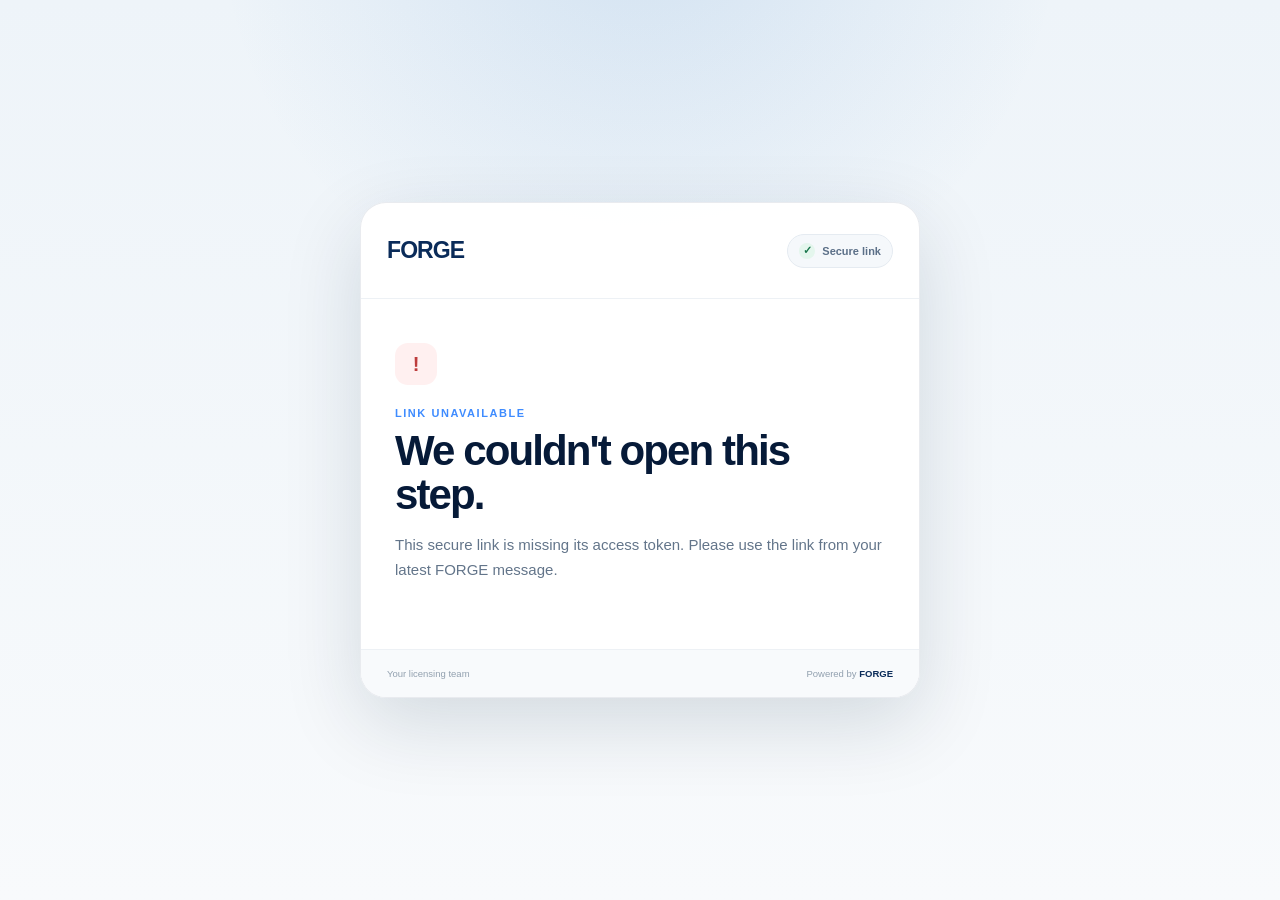
==== agent-next-step.html @ 34cbd4be "Add files via upload" ====
<!doctype html>
<html lang="en">
<head>
  <meta charset="utf-8">
  <meta name="viewport" content="width=device-width,initial-scale=1,viewport-fit=cover">
  <meta name="theme-color" content="#071b34">
  <title>Your Next Step | FORGE</title>
  <link rel="stylesheet" href="./agent-next-step.css">
</head>
<body>
  <main class="shell">
    <section class="card" id="appCard">
      <div class="brand-row">
        <div class="org-brand">
          <img id="orgLogo" class="org-logo hidden" alt="">
          <div id="orgFallback" class="org-fallback">FORGE</div>
        </div>
        <div class="secure-pill"><span class="lock">✓</span> Secure link</div>
      </div>

      <div id="loadingView" class="view center-view">
        <div class="loader"></div>
        <p>Preparing your next step…</p>
      </div>

      <div id="errorView" class="view hidden">
        <div class="status-icon">!</div>
        <p class="eyebrow">LINK UNAVAILABLE</p>
        <h1>We couldn't open this step.</h1>
        <p class="lead" id="errorText">This secure link may be invalid or expired. Please contact your licensing team for a new link.</p>
      </div>

      <div id="stateView" class="view hidden">
        <p class="eyebrow">ONE QUICK QUESTION</p>
        <h1>What is your resident state?</h1>
        <p class="lead">We’ll use it to send you to the correct Life Insurance licensing resource.</p>

        <label class="field-label" for="residentState">Resident state</label>
        <select id="residentState">
          <option value="">Select your state</option>
        </select>
        <button id="saveStateBtn" class="primary-btn" disabled>CONTINUE <span>→</span></button>
        <p class="microcopy">You only need to do this once.</p>
      </div>

      <div id="nextView" class="view hidden">
        <div class="success-mark">✓</div>
        <p class="eyebrow" id="nextEyebrow">YOUR NEXT STEP</p>
        <h1 id="nextTitle">Keep moving forward</h1>
        <p class="lead" id="nextText"></p>

        <div class="agent-chip">
          <div>
            <span class="chip-label">Agent</span>
            <strong id="agentName">—</strong>
          </div>
          <div class="chip-right">
            <span class="chip-label">Resident state</span>
            <strong id="agentState">—</strong>
          </div>
        </div>

        <a id="nextActionBtn" class="primary-btn action-link" href="#" target="_blank" rel="noopener">
          CONTINUE <span>→</span>
        </a>

        <div class="progress-wrap">
          <div class="progress-copy">
            <span>Your licensing journey</span>
            <strong id="progressLabel">In progress</strong>
          </div>
          <div class="progress-track"><div id="progressBar" class="progress-bar"></div></div>
        </div>

        <p class="microcopy">Only your current action is shown here so you always know exactly what to do next.</p>
      </div>

      <footer>
        <span id="footerOrg">Your licensing team</span>
        <span>Powered by <b>FORGE</b></span>
      </footer>
    </section>
  </main>
  <script src="./agent-next-step.js"></script>
</body>
</html>
---- agent-next-step.css ----
*{box-sizing:border-box}html,body{margin:0;min-height:100%;font-family:Inter,ui-sans-serif,-apple-system,BlinkMacSystemFont,"Segoe UI",sans-serif;color:#10233f;background:#f2f6fa}body{min-height:100vh;background:radial-gradient(circle at 50% -10%,rgba(55,126,199,.15),transparent 36%),linear-gradient(180deg,#eef4f9 0,#f8fafc 100%)}.shell{min-height:100vh;display:grid;place-items:center;padding:28px 16px}.card{--primary:#0a2b59;--deep:#061a38;--accent:#3f8cff;--soft:#eef5ff;width:min(100%,560px);background:rgba(255,255,255,.96);border:1px solid rgba(12,42,76,.09);border-radius:26px;box-shadow:0 26px 80px rgba(8,32,58,.14);overflow:hidden}.brand-row{min-height:96px;padding:22px 26px;display:flex;align-items:center;justify-content:space-between;border-bottom:1px solid #edf1f5}.org-logo{display:block;max-width:170px;max-height:58px;object-fit:contain}.org-fallback{font-size:23px;font-weight:900;letter-spacing:-.04em;color:var(--primary)}.secure-pill{font-size:11px;font-weight:800;color:#5c7088;background:#f5f8fb;border:1px solid #e5ebf1;border-radius:999px;padding:8px 11px}.lock{display:inline-grid;place-items:center;width:16px;height:16px;border-radius:50%;margin-right:4px;background:#e4f6ed;color:#16754a}.view{padding:44px 34px 40px}.center-view{text-align:center;padding:74px 34px}.loader{width:36px;height:36px;border:3px solid #e3ebf3;border-top-color:var(--accent);border-radius:50%;margin:0 auto 16px;animation:spin .8s linear infinite}@keyframes spin{to{transform:rotate(360deg)}}.eyebrow{margin:0 0 10px;font-size:11px;font-weight:900;letter-spacing:.14em;color:var(--accent)}h1{margin:0;max-width:450px;font-size:clamp(29px,6vw,42px);line-height:1.05;letter-spacing:-.045em;color:var(--deep)}.lead{margin:16px 0 26px;font-size:15px;line-height:1.65;color:#63758a}.field-label{display:block;margin:24px 0 8px;font-size:12px;font-weight:850;color:#29415d}select{width:100%;height:52px;padding:0 14px;border:1px solid #d7e2ed;border-radius:13px;background:#fff;color:#17324f;font-size:15px;outline:none}select:focus{border-color:var(--accent);box-shadow:0 0 0 4px color-mix(in srgb,var(--accent) 12%,transparent)}.primary-btn{width:100%;min-height:54px;margin-top:16px;border:0;border-radius:14px;background:linear-gradient(135deg,var(--primary),var(--accent));box-shadow:0 12px 24px color-mix(in srgb,var(--primary) 20%,transparent);color:#fff;font-size:12px;font-weight:900;letter-spacing:.055em;display:flex;align-items:center;justify-content:center;gap:9px;text-decoration:none;cursor:pointer;transition:.18s ease}.primary-btn:hover{transform:translateY(-1px);box-shadow:0 15px 28px color-mix(in srgb,var(--primary) 25%,transparent)}.primary-btn:disabled{opacity:.45;cursor:not-allowed;transform:none}.primary-btn span{font-size:17px}.microcopy{text-align:center;margin:13px 0 0;font-size:10.5px;line-height:1.45;color:#91a0af}.success-mark,.status-icon{display:grid;place-items:center;width:42px;height:42px;margin-bottom:22px;border-radius:13px;background:var(--soft);color:var(--accent);font-size:20px;font-weight:900}.status-icon{background:#fff0f0;color:#bd3d3d}.agent-chip{display:flex;justify-content:space-between;gap:20px;margin:26px 0 8px;padding:15px 16px;background:#f7f9fb;border:1px solid #e9eef3;border-radius:14px}.chip-label{display:block;margin-bottom:4px;font-size:9px;font-weight:850;letter-spacing:.09em;text-transform:uppercase;color:#92a0af}.agent-chip strong{font-size:13px;color:#253c56}.chip-right{text-align:right}.progress-wrap{margin-top:28px;padding-top:24px;border-top:1px solid #edf1f5}.progress-copy{display:flex;justify-content:space-between;font-size:10px;color:#7c8c9c}.progress-copy strong{color:var(--primary)}.progress-track{height:7px;margin-top:9px;border-radius:999px;background:#e9eef3;overflow:hidden}.progress-bar{height:100%;width:0;border-radius:inherit;background:linear-gradient(90deg,var(--primary),var(--accent));transition:width .5s ease}footer{display:flex;justify-content:space-between;gap:16px;padding:18px 26px;background:#f8fafc;border-top:1px solid #edf1f5;color:#92a0af;font-size:9.5px}footer b{color:var(--primary)}.hidden{display:none!important}@media(max-width:520px){.shell{padding:0}.card{min-height:100vh;border-radius:0;border:0}.brand-row{padding:20px}.view{padding:38px 22px 34px}footer{padding:17px 22px}.org-logo{max-width:145px}}
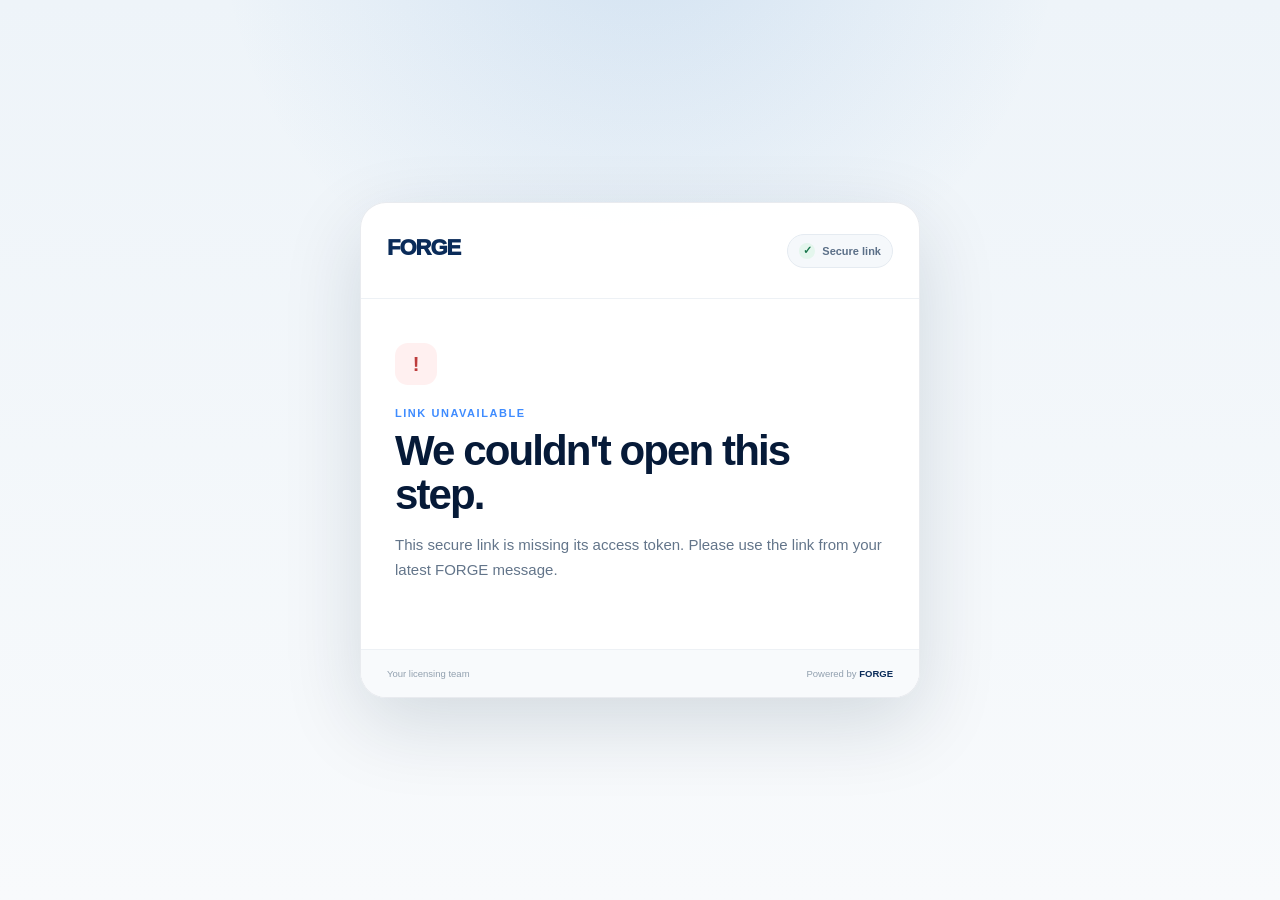
==== commit eadf862d: "Add files via upload" ====
--- a/agent-next-step.html
+++ b/agent-next-step.html
@@ -12,8 +12,10 @@
     <section class="card" id="appCard">
       <div class="brand-row">
         <div class="org-brand">
-          <img id="orgLogo" class="org-logo hidden" alt="">
-          <div id="orgFallback" class="org-fallback">FORGE</div>
+          <div id="orgFallback" class="org-fallback">
+            <div id="orgName" class="org-name">FORGE</div>
+            <div id="orgTagline" class="org-tagline"></div>
+          </div>
         </div>
         <div class="secure-pill"><span class="lock">✓</span> Secure link</div>
       </div>
--- a/agent-next-step.css
+++ b/agent-next-step.css
@@ -1 +1,51 @@
-*{box-sizing:border-box}html,body{margin:0;min-height:100%;font-family:Inter,ui-sans-serif,-apple-system,BlinkMacSystemFont,"Segoe UI",sans-serif;color:#10233f;background:#f2f6fa}body{min-height:100vh;background:radial-gradient(circle at 50% -10%,rgba(55,126,199,.15),transparent 36%),linear-gradient(180deg,#eef4f9 0,#f8fafc 100%)}.shell{min-height:100vh;display:grid;place-items:center;padding:28px 16px}.card{--primary:#0a2b59;--deep:#061a38;--accent:#3f8cff;--soft:#eef5ff;width:min(100%,560px);background:rgba(255,255,255,.96);border:1px solid rgba(12,42,76,.09);border-radius:26px;box-shadow:0 26px 80px rgba(8,32,58,.14);overflow:hidden}.brand-row{min-height:96px;padding:22px 26px;display:flex;align-items:center;justify-content:space-between;border-bottom:1px solid #edf1f5}.org-logo{display:block;max-width:170px;max-height:58px;object-fit:contain}.org-fallback{font-size:23px;font-weight:900;letter-spacing:-.04em;color:var(--primary)}.secure-pill{font-size:11px;font-weight:800;color:#5c7088;background:#f5f8fb;border:1px solid #e5ebf1;border-radius:999px;padding:8px 11px}.lock{display:inline-grid;place-items:center;width:16px;height:16px;border-radius:50%;margin-right:4px;background:#e4f6ed;color:#16754a}.view{padding:44px 34px 40px}.center-view{text-align:center;padding:74px 34px}.loader{width:36px;height:36px;border:3px solid #e3ebf3;border-top-color:var(--accent);border-radius:50%;margin:0 auto 16px;animation:spin .8s linear infinite}@keyframes spin{to{transform:rotate(360deg)}}.eyebrow{margin:0 0 10px;font-size:11px;font-weight:900;letter-spacing:.14em;color:var(--accent)}h1{margin:0;max-width:450px;font-size:clamp(29px,6vw,42px);line-height:1.05;letter-spacing:-.045em;color:var(--deep)}.lead{margin:16px 0 26px;font-size:15px;line-height:1.65;color:#63758a}.field-label{display:block;margin:24px 0 8px;font-size:12px;font-weight:850;color:#29415d}select{width:100%;height:52px;padding:0 14px;border:1px solid #d7e2ed;border-radius:13px;background:#fff;color:#17324f;font-size:15px;outline:none}select:focus{border-color:var(--accent);box-shadow:0 0 0 4px color-mix(in srgb,var(--accent) 12%,transparent)}.primary-btn{width:100%;min-height:54px;margin-top:16px;border:0;border-radius:14px;background:linear-gradient(135deg,var(--primary),var(--accent));box-shadow:0 12px 24px color-mix(in srgb,var(--primary) 20%,transparent);color:#fff;font-size:12px;font-weight:900;letter-spacing:.055em;display:flex;align-items:center;justify-content:center;gap:9px;text-decoration:none;cursor:pointer;transition:.18s ease}.primary-btn:hover{transform:translateY(-1px);box-shadow:0 15px 28px color-mix(in srgb,var(--primary) 25%,transparent)}.primary-btn:disabled{opacity:.45;cursor:not-allowed;transform:none}.primary-btn span{font-size:17px}.microcopy{text-align:center;margin:13px 0 0;font-size:10.5px;line-height:1.45;color:#91a0af}.success-mark,.status-icon{display:grid;place-items:center;width:42px;height:42px;margin-bottom:22px;border-radius:13px;background:var(--soft);color:var(--accent);font-size:20px;font-weight:900}.status-icon{background:#fff0f0;color:#bd3d3d}.agent-chip{display:flex;justify-content:space-between;gap:20px;margin:26px 0 8px;padding:15px 16px;background:#f7f9fb;border:1px solid #e9eef3;border-radius:14px}.chip-label{display:block;margin-bottom:4px;font-size:9px;font-weight:850;letter-spacing:.09em;text-transform:uppercase;color:#92a0af}.agent-chip strong{font-size:13px;color:#253c56}.chip-right{text-align:right}.progress-wrap{margin-top:28px;padding-top:24px;border-top:1px solid #edf1f5}.progress-copy{display:flex;justify-content:space-between;font-size:10px;color:#7c8c9c}.progress-copy strong{color:var(--primary)}.progress-track{height:7px;margin-top:9px;border-radius:999px;background:#e9eef3;overflow:hidden}.progress-bar{height:100%;width:0;border-radius:inherit;background:linear-gradient(90deg,var(--primary),var(--accent));transition:width .5s ease}footer{display:flex;justify-content:space-between;gap:16px;padding:18px 26px;background:#f8fafc;border-top:1px solid #edf1f5;color:#92a0af;font-size:9.5px}footer b{color:var(--primary)}.hidden{display:none!important}@media(max-width:520px){.shell{padding:0}.card{min-height:100vh;border-radius:0;border:0}.brand-row{padding:20px}.view{padding:38px 22px 34px}footer{padding:17px 22px}.org-logo{max-width:145px}}+*{box-sizing:border-box}html,body{margin:0;min-height:100%;font-family:Inter,ui-sans-serif,-apple-system,BlinkMacSystemFont,"Segoe UI",sans-serif;color:#10233f;background:#f2f6fa}body{min-height:100vh;background:radial-gradient(circle at 50% -10%,rgba(55,126,199,.15),transparent 36%),linear-gradient(180deg,#eef4f9 0,#f8fafc 100%)}.shell{min-height:100vh;display:grid;place-items:center;padding:28px 16px}.card{--primary:#0a2b59;--deep:#061a38;--accent:#3f8cff;--soft:#eef5ff;width:min(100%,560px);background:rgba(255,255,255,.96);border:1px solid rgba(12,42,76,.09);border-radius:26px;box-shadow:0 26px 80px rgba(8,32,58,.14);overflow:hidden}.brand-row{min-height:96px;padding:22px 26px;display:flex;align-items:center;justify-content:space-between;border-bottom:1px solid #edf1f5}.org-logo{display:block;max-width:170px;max-height:58px;object-fit:contain}.org-fallback{font-size:23px;font-weight:900;letter-spacing:-.04em;color:var(--primary)}.secure-pill{font-size:11px;font-weight:800;color:#5c7088;background:#f5f8fb;border:1px solid #e5ebf1;border-radius:999px;padding:8px 11px}.lock{display:inline-grid;place-items:center;width:16px;height:16px;border-radius:50%;margin-right:4px;background:#e4f6ed;color:#16754a}.view{padding:44px 34px 40px}.center-view{text-align:center;padding:74px 34px}.loader{width:36px;height:36px;border:3px solid #e3ebf3;border-top-color:var(--accent);border-radius:50%;margin:0 auto 16px;animation:spin .8s linear infinite}@keyframes spin{to{transform:rotate(360deg)}}.eyebrow{margin:0 0 10px;font-size:11px;font-weight:900;letter-spacing:.14em;color:var(--accent)}h1{margin:0;max-width:450px;font-size:clamp(29px,6vw,42px);line-height:1.05;letter-spacing:-.045em;color:var(--deep)}.lead{margin:16px 0 26px;font-size:15px;line-height:1.65;color:#63758a}.field-label{display:block;margin:24px 0 8px;font-size:12px;font-weight:850;color:#29415d}select{width:100%;height:52px;padding:0 14px;border:1px solid #d7e2ed;border-radius:13px;background:#fff;color:#17324f;font-size:15px;outline:none}select:focus{border-color:var(--accent);box-shadow:0 0 0 4px color-mix(in srgb,var(--accent) 12%,transparent)}.primary-btn{width:100%;min-height:54px;margin-top:16px;border:0;border-radius:14px;background:linear-gradient(135deg,var(--primary),var(--accent));box-shadow:0 12px 24px color-mix(in srgb,var(--primary) 20%,transparent);color:#fff;font-size:12px;font-weight:900;letter-spacing:.055em;display:flex;align-items:center;justify-content:center;gap:9px;text-decoration:none;cursor:pointer;transition:.18s ease}.primary-btn:hover{transform:translateY(-1px);box-shadow:0 15px 28px color-mix(in srgb,var(--primary) 25%,transparent)}.primary-btn:disabled{opacity:.45;cursor:not-allowed;transform:none}.primary-btn span{font-size:17px}.microcopy{text-align:center;margin:13px 0 0;font-size:10.5px;line-height:1.45;color:#91a0af}.success-mark,.status-icon{display:grid;place-items:center;width:42px;height:42px;margin-bottom:22px;border-radius:13px;background:var(--soft);color:var(--accent);font-size:20px;font-weight:900}.status-icon{background:#fff0f0;color:#bd3d3d}.agent-chip{display:flex;justify-content:space-between;gap:20px;margin:26px 0 8px;padding:15px 16px;background:#f7f9fb;border:1px solid #e9eef3;border-radius:14px}.chip-label{display:block;margin-bottom:4px;font-size:9px;font-weight:850;letter-spacing:.09em;text-transform:uppercase;color:#92a0af}.agent-chip strong{font-size:13px;color:#253c56}.chip-right{text-align:right}.progress-wrap{margin-top:28px;padding-top:24px;border-top:1px solid #edf1f5}.progress-copy{display:flex;justify-content:space-between;font-size:10px;color:#7c8c9c}.progress-copy strong{color:var(--primary)}.progress-track{height:7px;margin-top:9px;border-radius:999px;background:#e9eef3;overflow:hidden}.progress-bar{height:100%;width:0;border-radius:inherit;background:linear-gradient(90deg,var(--primary),var(--accent));transition:width .5s ease}footer{display:flex;justify-content:space-between;gap:16px;padding:18px 26px;background:#f8fafc;border-top:1px solid #edf1f5;color:#92a0af;font-size:9.5px}footer b{color:var(--primary)}.hidden{display:none!important}@media(max-width:520px){.shell{padding:0}.card{min-height:100vh;border-radius:0;border:0}.brand-row{padding:20px}.view{padding:38px 22px 34px}footer{padding:17px 22px}.org-logo{max-width:145px}}
+/* FORGE brand refinement — text-only org identity */
+.org-brand{min-width:0;max-width:72%}
+.org-fallback{
+  display:block;
+  width:auto;
+  height:auto;
+  background:transparent!important;
+  color:var(--primary);
+  padding:0;
+  border-radius:0;
+  text-align:left;
+}
+.org-name{
+  font-size:22px;
+  line-height:1.05;
+  font-weight:950;
+  letter-spacing:-.045em;
+  color:var(--primary);
+}
+.org-tagline{
+  margin-top:6px;
+  font-size:8px;
+  line-height:1.2;
+  font-weight:850;
+  letter-spacing:.18em;
+  text-transform:uppercase;
+  color:#8191a5;
+}
+body[data-org="bizzall"] .org-name{
+  background:linear-gradient(90deg,#062d6f 0 42%,#2e7df6 42% 100%);
+  -webkit-background-clip:text;
+  background-clip:text;
+  color:transparent;
+}
+body[data-org="apex"] .org-name{
+  color:#067647;
+}
+body[data-org="apex"] .secure-pill{
+  background:#f1fbf6;
+  border-color:#ccebdd;
+  color:#067647;
+}
+body[data-org="apex"] .lock{
+  background:#dcfce7;
+  color:#067647;
+}
+@media(max-width:520px){
+  .org-name{font-size:20px}
+  .org-tagline{font-size:7px;letter-spacing:.14em}
+}
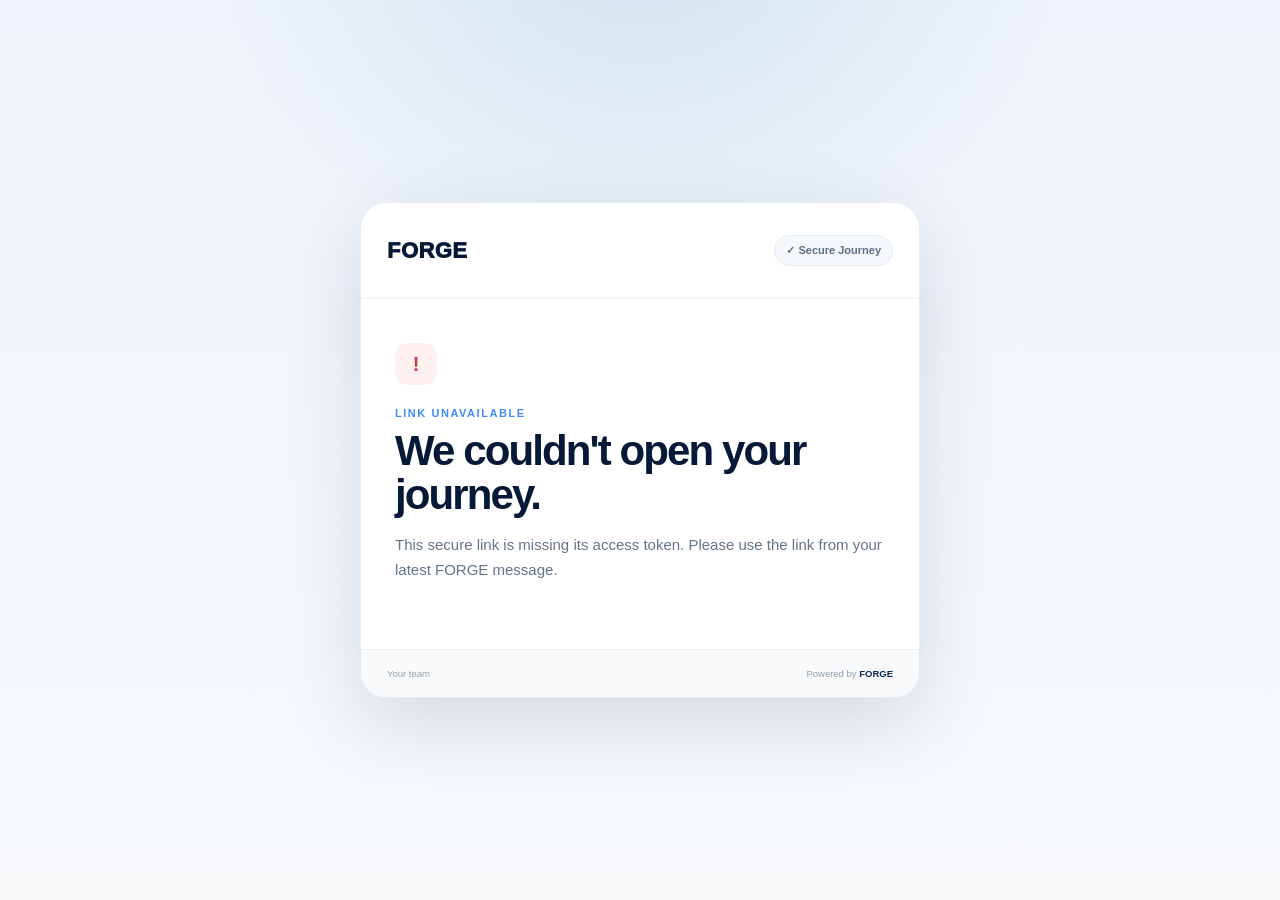
==== commit d72ccb65: "Add files via upload" ====
--- a/agent-next-step.html
+++ b/agent-next-step.html
@@ -1,88 +1,16 @@
 <!doctype html>
-<html lang="en">
-<head>
-  <meta charset="utf-8">
-  <meta name="viewport" content="width=device-width,initial-scale=1,viewport-fit=cover">
-  <meta name="theme-color" content="#071b34">
-  <title>Your Next Step | FORGE</title>
-  <link rel="stylesheet" href="./agent-next-step.css">
-</head>
-<body>
-  <main class="shell">
-    <section class="card" id="appCard">
-      <div class="brand-row">
-        <div class="org-brand">
-          <div id="orgFallback" class="org-fallback">
-            <div id="orgName" class="org-name">FORGE</div>
-            <div id="orgTagline" class="org-tagline"></div>
-          </div>
-        </div>
-        <div class="secure-pill"><span class="lock">✓</span> Secure link</div>
-      </div>
-
-      <div id="loadingView" class="view center-view">
-        <div class="loader"></div>
-        <p>Preparing your next step…</p>
-      </div>
-
-      <div id="errorView" class="view hidden">
-        <div class="status-icon">!</div>
-        <p class="eyebrow">LINK UNAVAILABLE</p>
-        <h1>We couldn't open this step.</h1>
-        <p class="lead" id="errorText">This secure link may be invalid or expired. Please contact your licensing team for a new link.</p>
-      </div>
-
-      <div id="stateView" class="view hidden">
-        <p class="eyebrow">ONE QUICK QUESTION</p>
-        <h1>What is your resident state?</h1>
-        <p class="lead">We’ll use it to send you to the correct Life Insurance licensing resource.</p>
-
-        <label class="field-label" for="residentState">Resident state</label>
-        <select id="residentState">
-          <option value="">Select your state</option>
-        </select>
-        <button id="saveStateBtn" class="primary-btn" disabled>CONTINUE <span>→</span></button>
-        <p class="microcopy">You only need to do this once.</p>
-      </div>
-
-      <div id="nextView" class="view hidden">
-        <div class="success-mark">✓</div>
-        <p class="eyebrow" id="nextEyebrow">YOUR NEXT STEP</p>
-        <h1 id="nextTitle">Keep moving forward</h1>
-        <p class="lead" id="nextText"></p>
-
-        <div class="agent-chip">
-          <div>
-            <span class="chip-label">Agent</span>
-            <strong id="agentName">—</strong>
-          </div>
-          <div class="chip-right">
-            <span class="chip-label">Resident state</span>
-            <strong id="agentState">—</strong>
-          </div>
-        </div>
-
-        <a id="nextActionBtn" class="primary-btn action-link" href="#" target="_blank" rel="noopener">
-          CONTINUE <span>→</span>
-        </a>
-
-        <div class="progress-wrap">
-          <div class="progress-copy">
-            <span>Your licensing journey</span>
-            <strong id="progressLabel">In progress</strong>
-          </div>
-          <div class="progress-track"><div id="progressBar" class="progress-bar"></div></div>
-        </div>
-
-        <p class="microcopy">Only your current action is shown here so you always know exactly what to do next.</p>
-      </div>
-
-      <footer>
-        <span id="footerOrg">Your licensing team</span>
-        <span>Powered by <b>FORGE</b></span>
-      </footer>
-    </section>
-  </main>
-  <script src="./agent-next-step.js"></script>
-</body>
-</html>+<html lang="en"><head><meta charset="utf-8"><meta name="viewport" content="width=device-width,initial-scale=1,viewport-fit=cover"><meta name="theme-color" content="#071b34"><title>My FORGE Journey</title><link rel="stylesheet" href="./agent-next-step.css?v=2"></head>
+<body><main class="shell"><section class="card" id="appCard">
+<div class="brand-row"><div id="orgFallback" class="org-fallback">FORGE</div><div class="secure-pill"><span>✓</span> Secure Journey</div></div>
+<div id="loadingView" class="view center-view"><div class="loader"></div><p>Preparing your journey…</p></div>
+<div id="errorView" class="view hidden"><div class="status-icon">!</div><p class="eyebrow">LINK UNAVAILABLE</p><h1>We couldn't open your journey.</h1><p class="lead" id="errorText"></p></div>
+<div id="stateView" class="view hidden"><p class="eyebrow">ONE QUICK QUESTION</p><h1>What is your resident state?</h1><p class="lead">FORGE uses your resident state to guide you to the correct licensing steps.</p><label class="field-label" for="residentState">Resident state</label><select id="residentState"><option value="">Select your state</option></select><button id="saveStateBtn" class="primary-btn" disabled>CONTINUE <span>→</span></button><p class="microcopy">You only need to do this once.</p></div>
+<div id="nextView" class="view hidden"><div class="success-mark">✦</div><p class="eyebrow" id="nextEyebrow">YOUR NEXT STEP</p><h1 id="nextTitle">Keep moving forward</h1><p class="lead" id="nextText"></p>
+<div class="agent-chip"><div><span class="chip-label">Agent</span><strong id="agentName">—</strong></div><div class="chip-right"><span class="chip-label">Resident state</span><strong id="agentState">—</strong></div></div>
+<div id="roadmap" class="roadmap hidden"></div>
+<a id="nextActionBtn" class="primary-btn action-link" href="#" target="_blank" rel="noopener">CONTINUE <span>→</span></a>
+<div id="returnHint" class="return-hint hidden"><strong>Keep this FORGE tab open.</strong><span>Scheduling opens in a new tab. When you finish, come back here and save your confirmed exam date.</span></div>
+<section id="examCapture" class="journey-panel hidden"><p class="panel-kicker">ALREADY SCHEDULED?</p><h2>When is your exam?</h2><p>Enter the date and time from your confirmation.</p><div class="exam-grid"><label>Date<input id="publicExamDate" type="date"></label><label>Time<input id="publicExamTime" type="time"></label></div><button id="savePublicExam" class="secondary-btn">SAVE MY EXAM →</button></section>
+<section id="examScheduled" class="journey-panel celebration-panel hidden"><p class="panel-kicker">🎯 YOUR EXAM IS SCHEDULED</p><h2 id="scheduledExamTitle">State Licensing Exam</h2><div id="scheduledExamDate" class="big-date"></div><div id="examCountdown" class="countdown"></div><p id="examCoachText"></p><div class="button-stack"><button id="addCalendarBtn" class="secondary-btn">ADD TO MY CALENDAR →</button><button id="passedExamBtn" class="pass-btn hidden">🎉 I PASSED MY EXAM</button><button id="retakeExamBtn" class="ghost-btn hidden">I NEED TO RETAKE IT</button></div></section>
+<div class="progress-wrap"><div class="progress-copy"><span>My FORGE Journey</span><strong id="progressLabel">In progress</strong></div><div class="progress-track"><div id="progressBar" class="progress-bar"></div></div></div><p class="microcopy">Your journey changes as you progress, so you always see the action that matters now.</p></div>
+<footer><span id="footerOrg">Your team</span><span>Powered by <b>FORGE</b></span></footer></section></main><script src="./agent-next-step.js?v=2"></script></body></html>
--- a/agent-next-step.css
+++ b/agent-next-step.css
@@ -1,51 +1,5 @@
 *{box-sizing:border-box}html,body{margin:0;min-height:100%;font-family:Inter,ui-sans-serif,-apple-system,BlinkMacSystemFont,"Segoe UI",sans-serif;color:#10233f;background:#f2f6fa}body{min-height:100vh;background:radial-gradient(circle at 50% -10%,rgba(55,126,199,.15),transparent 36%),linear-gradient(180deg,#eef4f9 0,#f8fafc 100%)}.shell{min-height:100vh;display:grid;place-items:center;padding:28px 16px}.card{--primary:#0a2b59;--deep:#061a38;--accent:#3f8cff;--soft:#eef5ff;width:min(100%,560px);background:rgba(255,255,255,.96);border:1px solid rgba(12,42,76,.09);border-radius:26px;box-shadow:0 26px 80px rgba(8,32,58,.14);overflow:hidden}.brand-row{min-height:96px;padding:22px 26px;display:flex;align-items:center;justify-content:space-between;border-bottom:1px solid #edf1f5}.org-logo{display:block;max-width:170px;max-height:58px;object-fit:contain}.org-fallback{font-size:23px;font-weight:900;letter-spacing:-.04em;color:var(--primary)}.secure-pill{font-size:11px;font-weight:800;color:#5c7088;background:#f5f8fb;border:1px solid #e5ebf1;border-radius:999px;padding:8px 11px}.lock{display:inline-grid;place-items:center;width:16px;height:16px;border-radius:50%;margin-right:4px;background:#e4f6ed;color:#16754a}.view{padding:44px 34px 40px}.center-view{text-align:center;padding:74px 34px}.loader{width:36px;height:36px;border:3px solid #e3ebf3;border-top-color:var(--accent);border-radius:50%;margin:0 auto 16px;animation:spin .8s linear infinite}@keyframes spin{to{transform:rotate(360deg)}}.eyebrow{margin:0 0 10px;font-size:11px;font-weight:900;letter-spacing:.14em;color:var(--accent)}h1{margin:0;max-width:450px;font-size:clamp(29px,6vw,42px);line-height:1.05;letter-spacing:-.045em;color:var(--deep)}.lead{margin:16px 0 26px;font-size:15px;line-height:1.65;color:#63758a}.field-label{display:block;margin:24px 0 8px;font-size:12px;font-weight:850;color:#29415d}select{width:100%;height:52px;padding:0 14px;border:1px solid #d7e2ed;border-radius:13px;background:#fff;color:#17324f;font-size:15px;outline:none}select:focus{border-color:var(--accent);box-shadow:0 0 0 4px color-mix(in srgb,var(--accent) 12%,transparent)}.primary-btn{width:100%;min-height:54px;margin-top:16px;border:0;border-radius:14px;background:linear-gradient(135deg,var(--primary),var(--accent));box-shadow:0 12px 24px color-mix(in srgb,var(--primary) 20%,transparent);color:#fff;font-size:12px;font-weight:900;letter-spacing:.055em;display:flex;align-items:center;justify-content:center;gap:9px;text-decoration:none;cursor:pointer;transition:.18s ease}.primary-btn:hover{transform:translateY(-1px);box-shadow:0 15px 28px color-mix(in srgb,var(--primary) 25%,transparent)}.primary-btn:disabled{opacity:.45;cursor:not-allowed;transform:none}.primary-btn span{font-size:17px}.microcopy{text-align:center;margin:13px 0 0;font-size:10.5px;line-height:1.45;color:#91a0af}.success-mark,.status-icon{display:grid;place-items:center;width:42px;height:42px;margin-bottom:22px;border-radius:13px;background:var(--soft);color:var(--accent);font-size:20px;font-weight:900}.status-icon{background:#fff0f0;color:#bd3d3d}.agent-chip{display:flex;justify-content:space-between;gap:20px;margin:26px 0 8px;padding:15px 16px;background:#f7f9fb;border:1px solid #e9eef3;border-radius:14px}.chip-label{display:block;margin-bottom:4px;font-size:9px;font-weight:850;letter-spacing:.09em;text-transform:uppercase;color:#92a0af}.agent-chip strong{font-size:13px;color:#253c56}.chip-right{text-align:right}.progress-wrap{margin-top:28px;padding-top:24px;border-top:1px solid #edf1f5}.progress-copy{display:flex;justify-content:space-between;font-size:10px;color:#7c8c9c}.progress-copy strong{color:var(--primary)}.progress-track{height:7px;margin-top:9px;border-radius:999px;background:#e9eef3;overflow:hidden}.progress-bar{height:100%;width:0;border-radius:inherit;background:linear-gradient(90deg,var(--primary),var(--accent));transition:width .5s ease}footer{display:flex;justify-content:space-between;gap:16px;padding:18px 26px;background:#f8fafc;border-top:1px solid #edf1f5;color:#92a0af;font-size:9.5px}footer b{color:var(--primary)}.hidden{display:none!important}@media(max-width:520px){.shell{padding:0}.card{min-height:100vh;border-radius:0;border:0}.brand-row{padding:20px}.view{padding:38px 22px 34px}footer{padding:17px 22px}.org-logo{max-width:145px}}
-/* FORGE brand refinement — text-only org identity */
-.org-brand{min-width:0;max-width:72%}
-.org-fallback{
-  display:block;
-  width:auto;
-  height:auto;
-  background:transparent!important;
-  color:var(--primary);
-  padding:0;
-  border-radius:0;
-  text-align:left;
-}
-.org-name{
-  font-size:22px;
-  line-height:1.05;
-  font-weight:950;
-  letter-spacing:-.045em;
-  color:var(--primary);
-}
-.org-tagline{
-  margin-top:6px;
-  font-size:8px;
-  line-height:1.2;
-  font-weight:850;
-  letter-spacing:.18em;
-  text-transform:uppercase;
-  color:#8191a5;
-}
-body[data-org="bizzall"] .org-name{
-  background:linear-gradient(90deg,#062d6f 0 42%,#2e7df6 42% 100%);
-  -webkit-background-clip:text;
-  background-clip:text;
-  color:transparent;
-}
-body[data-org="apex"] .org-name{
-  color:#067647;
-}
-body[data-org="apex"] .secure-pill{
-  background:#f1fbf6;
-  border-color:#ccebdd;
-  color:#067647;
-}
-body[data-org="apex"] .lock{
-  background:#dcfce7;
-  color:#067647;
-}
-@media(max-width:520px){
-  .org-name{font-size:20px}
-  .org-tagline{font-size:7px;letter-spacing:.14em}
-}
+/* FORGE Intelligent Journey v1 */
+.org-fallback{font-weight:950;letter-spacing:.02em;font-size:22px;color:var(--deep)}
+.roadmap,.journey-panel,.return-hint{margin:20px 0;border:1px solid rgba(15,42,84,.11);border-radius:20px;background:rgba(255,255,255,.72);padding:20px}
+.roadmap-title,.panel-kicker{font-size:11px;font-weight:950;letter-spacing:.14em;color:var(--primary);margin-bottom:12px}.road-row{display:grid;grid-template-columns:32px 1fr;gap:12px;align-items:center;padding:8px 0}.road-row span{width:28px;height:28px;border-radius:50%;display:grid;place-items:center;background:var(--soft);color:var(--primary);font-weight:900}.road-row strong{color:#14233a}.return-hint{display:grid;gap:5px;background:var(--soft)}.return-hint strong{color:var(--deep)}.return-hint span{font-size:14px;line-height:1.45;color:#53647a}.journey-panel h2{margin:3px 0 6px;color:var(--deep)}.journey-panel p{color:#617086;line-height:1.5}.exam-grid{display:grid;grid-template-columns:1fr 1fr;gap:12px;margin:16px 0}.exam-grid label{display:grid;gap:7px;font-size:12px;font-weight:850;color:#53647a}.exam-grid input{width:100%;border:1px solid #d8e2ee;border-radius:12px;padding:13px;background:white;font:inherit}.secondary-btn,.pass-btn,.ghost-btn{width:100%;border-radius:14px;padding:14px 16px;font-weight:900;cursor:pointer}.secondary-btn{border:1px solid var(--primary);background:white;color:var(--primary)}.pass-btn{border:0;background:var(--primary);color:white}.ghost-btn{border:1px solid #d8e2ee;background:transparent;color:#53647a}.button-stack{display:grid;gap:10px;margin-top:16px}.celebration-panel{text-align:center;background:linear-gradient(180deg,var(--soft),rgba(255,255,255,.9))}.big-date{font-size:20px;font-weight:900;color:var(--deep);margin:10px 0}.countdown{display:inline-block;margin:8px 0 4px;padding:8px 13px;border-radius:999px;background:var(--primary);color:white;font-size:12px;font-weight:950;letter-spacing:.08em}@media(max-width:560px){.exam-grid{grid-template-columns:1fr}}
